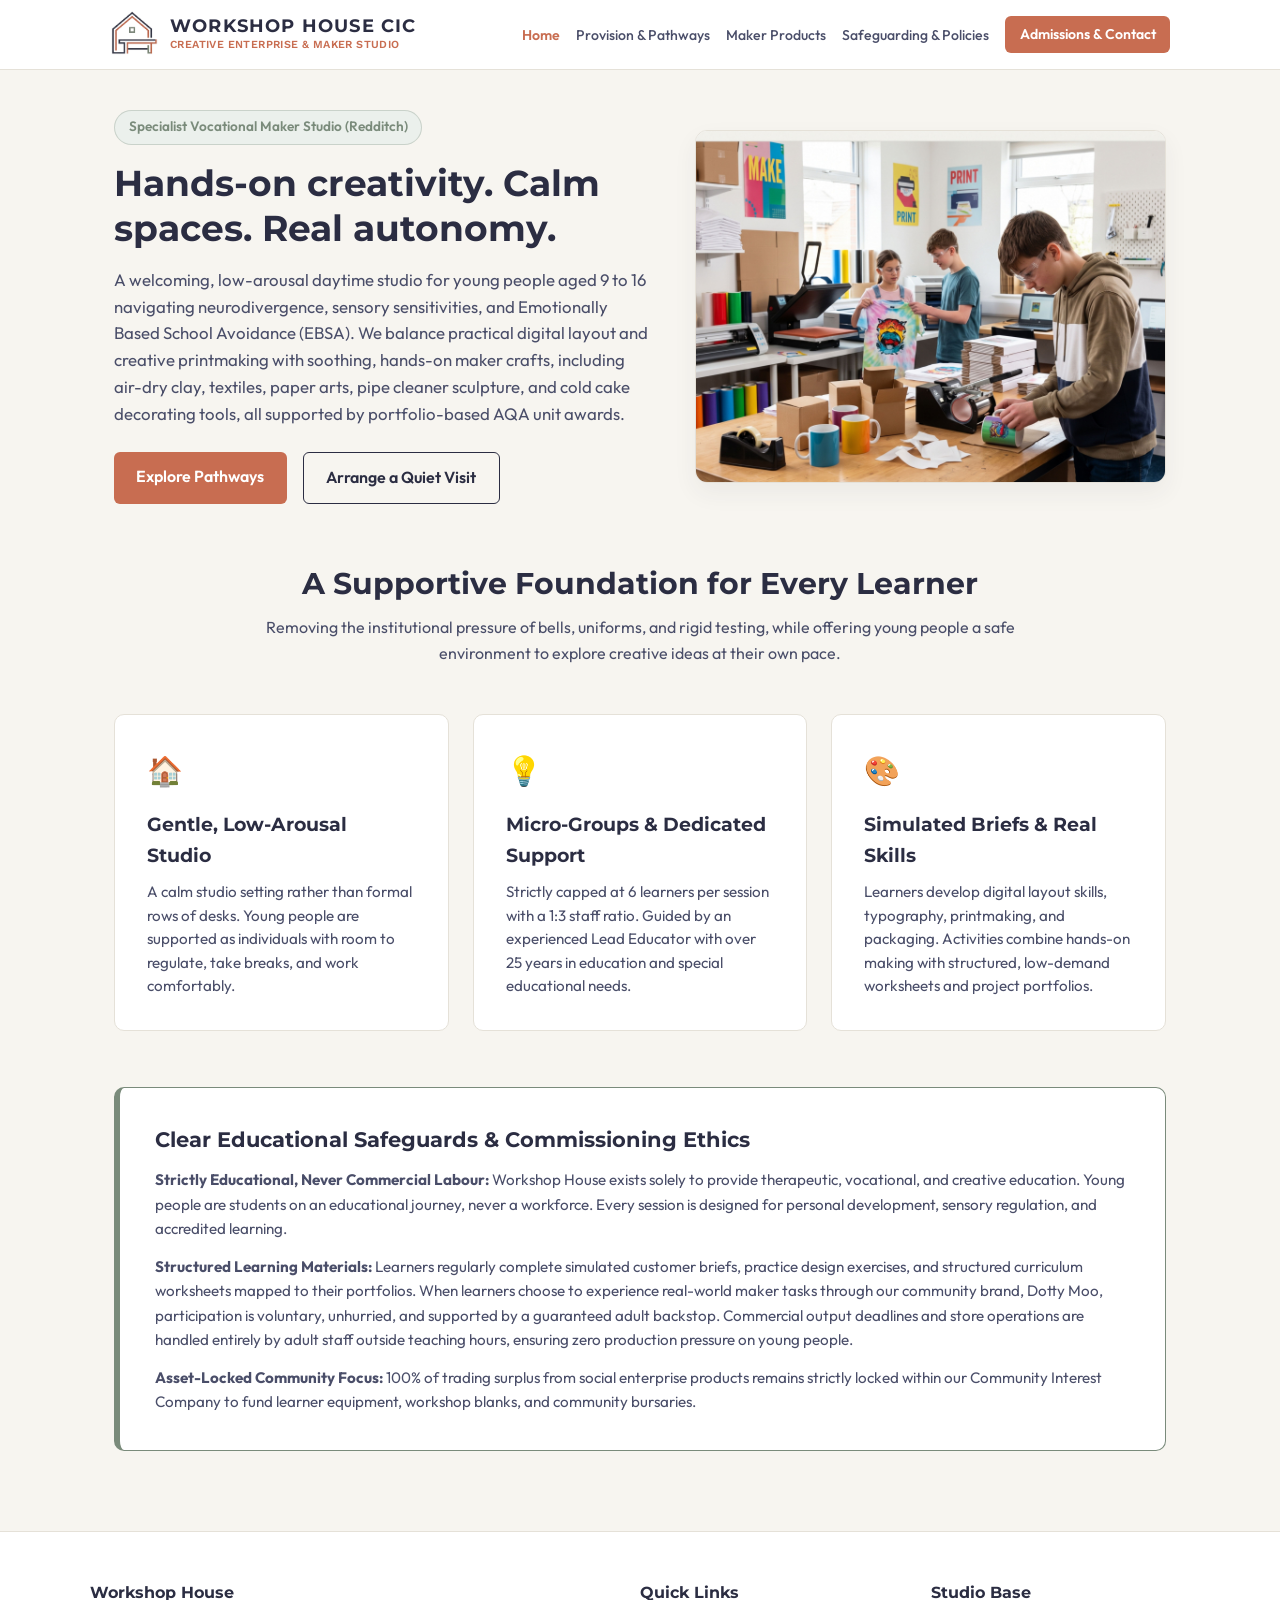
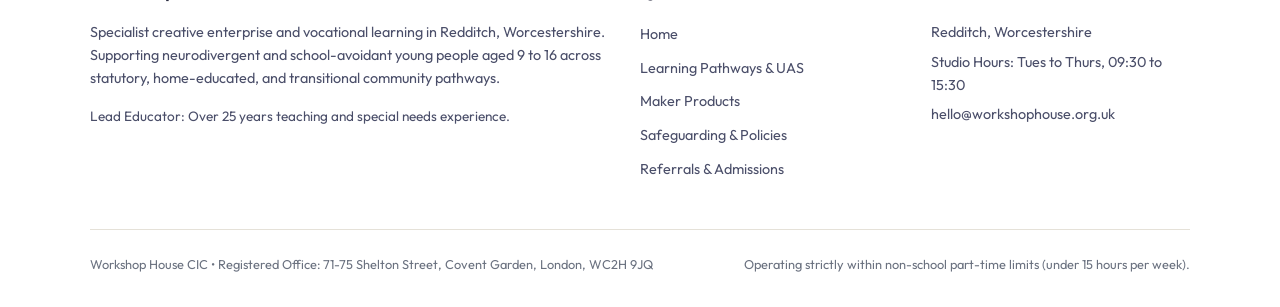
==== index.html @ ecbb874c "Update index.html" ====
<!DOCTYPE html>
<html lang="en">
<head>
  <meta charset="UTF-8">
  <meta name="viewport" content="width=device-width, initial-scale=1.0">
  <title>Workshop House CIC | Creative Enterprise &amp; Maker Studio</title>
  <meta name="description" content="A calm, low-arousal creative maker studio in Redditch for neurodivergent and home-educated young people aged 9 to 16.">
  <link rel="preconnect" href="https://fonts.googleapis.com">
  <link rel="preconnect" href="https://fonts.gstatic.com" crossorigin>
  <link href="https://fonts.googleapis.com/css2?family=Montserrat:wght@600;700&family=Outfit:wght@400;500;600&family=Work+Sans:wght@400;500&display=swap" rel="stylesheet">
 <link rel="stylesheet" href="style.css">
</head>
<body>

<header>
    <div class="nav-container">
      <a href="index.html" class="brand" title="Workshop House Home">
        <img src="logo.jpg" alt="Workshop House Logo" class="brand-icon-img">
        <div class="brand-text">
          <h1>WORKSHOP HOUSE CIC</h1>
          <span>CREATIVE ENTERPRISE &amp; MAKER STUDIO</span>
        </div>
      </a>

      <!-- Pure CSS Hamburger Toggle -->
      <input type="checkbox" id="nav-toggle" class="nav-toggle-input">
      <label for="nav-toggle" class="menu-toggle" aria-label="Open Navigation Menu">
        <span></span>
        <span></span>
        <span></span>
      </label>

      <nav>
        <ul>
          <li><a href="index.html" class="active">Home</a></li>
          <li><a href="pathways.html">Provision &amp; Pathways</a></li>
          <li><a href="maker-products.html">Maker Products</a></li>
          <li><a href="safeguarding.html">Safeguarding &amp; Policies</a></li>
          <li><a href="contact.html" class="btn-nav">Admissions &amp; Contact</a></li>
        </ul>
      </nav>
    </div>
  </header>
  <main>
    <section class="hero">
      <div class="hero-content">
        <span class="hero-badge">Specialist Vocational Maker Studio (Redditch)</span>
        <h2>Hands-on creativity. Calm spaces. Real autonomy.</h2>
        <p>A welcoming, low-arousal daytime studio for young people aged 9 to 16 navigating neurodivergence, sensory sensitivities, and Emotionally Based School Avoidance (EBSA). We balance practical digital layout and creative printmaking with soothing, hands-on maker crafts, including air-dry clay, textiles, paper arts, pipe cleaner sculpture, and cold cake decorating tools, all supported by portfolio-based AQA unit awards.</p>
        <div class="hero-actions">
          <a href="pathways.html" class="btn-primary">Explore Pathways</a>
          <a href="contact.html" class="btn-secondary">Arrange a Quiet Visit</a>
        </div>
      </div>
      <div class="hero-image-wrap">
        <img src="hero-young-makers.jpg" alt="Younger children engaging happily and calmly with hands-on craft and design materials" onerror="this.src='https://images.unsplash.com/photo-1544717305-2782549b5136?auto=format&fit=crop&w=1000&q=80'">
      </div>
    </section>

    <section class="section">
      <div class="section-header">
        <h3>A Supportive Foundation for Every Learner</h3>
        <p>Removing the institutional pressure of bells, uniforms, and rigid testing, while offering young people a safe environment to explore creative ideas at their own pace.</p>
      </div>

      <div class="pillars-grid">
        <div class="card">
          <div class="card-icon">🏠</div>
          <h4>Gentle, Low-Arousal Studio</h4>
          <p>A calm studio setting rather than formal rows of desks. Young people are supported as individuals with room to regulate, take breaks, and work comfortably.</p>
        </div>
        <div class="card">
          <div class="card-icon">💡</div>
          <h4>Micro-Groups &amp; Dedicated Support</h4>
          <p>Strictly capped at 6 learners per session with a 1:3 staff ratio. Guided by an experienced Lead Educator with over 25 years in education and special educational needs.</p>
        </div>
        <div class="card">
          <div class="card-icon">🎨</div>
          <h4>Simulated Briefs &amp; Real Skills</h4>
          <p>Learners develop digital layout skills, typography, printmaking, and packaging. Activities combine hands-on making with structured, low-demand worksheets and project portfolios.</p>
        </div>
      </div>

      <div class="compliance-box">
        <h4>Clear Educational Safeguards &amp; Commissioning Ethics</h4>
        <p><strong>Strictly Educational, Never Commercial Labour:</strong> Workshop House exists solely to provide therapeutic, vocational, and creative education. Young people are students on an educational journey, never a workforce. Every session is designed for personal development, sensory regulation, and accredited learning.</p>
        <p><strong>Structured Learning Materials:</strong> Learners regularly complete simulated customer briefs, practice design exercises, and structured curriculum worksheets mapped to their portfolios. When learners choose to experience real-world maker tasks through our community brand, Dotty Moo, participation is voluntary, unhurried, and supported by a guaranteed adult backstop. Commercial output deadlines and store operations are handled entirely by adult staff outside teaching hours, ensuring zero production pressure on young people.</p>
        <p><strong>Asset-Locked Community Focus:</strong> 100% of trading surplus from social enterprise products remains strictly locked within our Community Interest Company to fund learner equipment, workshop blanks, and community bursaries.</p>
      </div>
    </section>
  </main>

<footer id="site-footer"></footer>
  <script>
    fetch('footer.html')
      .then(response => response.text())
      .then(data => document.getElementById('site-footer').innerHTML = data);
  </script>

</body>
</html>
---- style.css ----
/* ==========================================================================
   WORKSHOP HOUSE MASTER STYLESHEET
   ========================================================================== */

:root {
  --bg: #F7F5F0;
  --card-bg: #FFFFFF;
  --slate: #2B2D42;
  --slate-light: #4A4E69;
  --terracotta: #C86D51;
  --sage: #7A8B7B;
  --sage-light: #EBF0EC;
  --border: #E5E1D8;
}

* {
  box-sizing: border-box;
  margin: 0;
  padding: 0;
}

body {
  font-family: 'Outfit', -apple-system, BlinkMacSystemFont, sans-serif;
  background-color: var(--bg);
  color: var(--slate);
  line-height: 1.6;
}

/* --- HEADER & DESKTOP NAVIGATION --- */
header {
  background: #FFFFFF;
  border-bottom: 1px solid var(--border);
  position: sticky;
  top: 0;
  z-index: 100;
}

.nav-container {
  max-width: 1100px;
  margin: 0 auto;
  padding: 0.65rem 1.25rem;
  display: flex;
  justify-content: space-between;
  align-items: center;
  gap: 1rem;
}

.brand {
  display: flex;
  align-items: center;
  gap: 0.75rem;
  text-decoration: none;
  flex-shrink: 0;
}

.brand-icon-img {
  height: 48px;
  width: auto;
  max-width: 180px;
  object-fit: contain;
  display: block;
  flex-shrink: 0;
}

.brand-text {
  display: flex;
  flex-direction: column;
}

.brand-text h1 {
  font-family: 'Montserrat', sans-serif;
  font-size: 1.15rem;
  font-weight: 700;
  letter-spacing: 1.2px;
  line-height: 1.1;
  color: var(--slate);
}

.brand-text span {
  font-family: 'Work Sans', sans-serif;
  font-size: 0.68rem;
  color: var(--terracotta);
  font-weight: 600;
  letter-spacing: 0.4px;
  text-transform: uppercase;
}

/* Hide mobile toggle on desktop */
.nav-toggle-input,
.menu-toggle {
  display: none;
}

nav ul {
  display: flex;
  list-style: none;
  gap: 1rem;
  align-items: center;
}

nav a {
  text-decoration: none;
  color: var(--slate-light);
  font-weight: 500;
  font-size: 0.88rem;
  white-space: nowrap;
  transition: color 0.2s;
}

nav a:hover,
nav a.active {
  color: var(--terracotta);
  font-weight: 600;
}

.btn-nav {
  background-color: var(--terracotta);
  color: #FFFFFF !important;
  padding: 0.45rem 0.9rem;
  border-radius: 6px;
  font-weight: 600 !important;
  font-size: 0.88rem;
  white-space: nowrap;
  display: inline-block;
}

.btn-nav:hover {
  background-color: #B45B40;
}

/* --- HERO SECTION (HOME) --- */
.hero {
  max-width: 1100px;
  margin: 2.5rem auto;
  padding: 0 1.5rem;
  display: grid;
  grid-template-columns: 1.15fr 1fr;
  gap: 2.5rem;
  align-items: center;
}

.hero-badge {
  display: inline-block;
  background: var(--sage-light);
  color: var(--sage);
  font-size: 0.85rem;
  font-weight: 600;
  padding: 0.35rem 0.85rem;
  border-radius: 30px;
  margin-bottom: 1rem;
  border: 1px solid rgba(122, 139, 123, 0.3);
}

.hero h2 {
  font-family: 'Montserrat', sans-serif;
  font-size: 2.25rem;
  line-height: 1.25;
  margin-bottom: 1rem;
  color: var(--slate);
}

.hero p {
  font-size: 1.05rem;
  color: var(--slate-light);
  margin-bottom: 1.5rem;
}

.hero-actions {
  display: flex;
  gap: 1rem;
  flex-wrap: wrap;
}

.btn-primary {
  background: var(--terracotta);
  color: #FFFFFF;
  text-decoration: none;
  padding: 0.75rem 1.4rem;
  border-radius: 6px;
  font-weight: 600;
  display: inline-block;
}

.btn-secondary {
  background: transparent;
  color: var(--slate);
  border: 1.5px solid var(--slate);
  text-decoration: none;
  padding: 0.75rem 1.4rem;
  border-radius: 6px;
  font-weight: 600;
  display: inline-block;
}

.hero-image-wrap {
  border-radius: 12px;
  overflow: hidden;
  border: 1px solid var(--border);
  box-shadow: 0 10px 25px rgba(43, 45, 66, 0.06);
  background: #FFFFFF;
  aspect-ratio: 4 / 3;
}

.hero-image-wrap img {
  width: 100%;
  height: 100%;
  object-fit: cover;
  display: block;
}

/* --- STANDARD CONTAINERS & HEADINGS --- */
.container,
.section {
  max-width: 1100px;
  margin: 3.5rem auto;
  padding: 0 1.5rem;
}

.page-title {
  margin-bottom: 2.5rem;
}

.page-title h2 {
  font-family: 'Montserrat', sans-serif;
  font-size: 2.2rem;
  margin-bottom: 0.5rem;
}

.page-title p {
  color: var(--slate-light);
  font-size: 1.1rem;
  max-width: 1000px;
}

.section-header {
  text-align: center;
  max-width: 760px;
  margin: 0 auto 3rem auto;
}

.section-header h3 {
  font-family: 'Montserrat', sans-serif;
  font-size: 1.85rem;
  margin-bottom: 0.5rem;
}

.section-header p {
  color: var(--slate-light);
}

/* --- CARDS & GRIDS --- */
.pillars-grid {
  display: grid;
  grid-template-columns: repeat(auto-fit, minmax(300px, 1fr));
  gap: 1.5rem;
}

.card {
  background: var(--card-bg);
  border: 1px solid var(--border);
  border-radius: 10px;
  padding: 2rem;
  transition: transform 0.2s, box-shadow 0.2s;
}

.card:hover {
  transform: translateY(-4px);
  box-shadow: 0 12px 24px rgba(43, 45, 66, 0.06);
}

.card-icon {
  font-size: 1.8rem;
  margin-bottom: 1rem;
  display: inline-block;
}

.card h4 {
  font-family: 'Montserrat', sans-serif;
  font-size: 1.2rem;
  margin-bottom: 0.6rem;
  color: var(--slate);
}

.card p {
  color: var(--slate-light);
  font-size: 0.95rem;
  line-height: 1.55;
}

.compliance-box {
  background: #FFFFFF;
  border: 1.5px solid var(--sage);
  border-left: 6px solid var(--sage);
  border-radius: 10px;
  padding: 2.2rem;
  margin: 3.5rem 0;
}

.compliance-box h4 {
  font-family: 'Montserrat', sans-serif;
  font-size: 1.3rem;
  color: var(--slate);
  margin-bottom: 0.75rem;
}

.compliance-box p {
  color: var(--slate-light);
  font-size: 0.95rem;
  margin-bottom: 0.85rem;
  line-height: 1.6;
}

.compliance-box p:last-child {
  margin-bottom: 0;
}

/* --- PATHWAYS & TIMETABLE --- */
.pathways-grid {
  display: grid;
  grid-template-columns: 1fr 1fr;
  gap: 2rem;
  margin-bottom: 3.5rem;
}

.pathway-card {
  background: #FFFFFF;
  border: 1px solid var(--border);
  border-radius: 10px;
  padding: 2rem;
  border-top: 4px solid var(--terracotta);
}

.pathway-card.sage-top {
  border-top: 4px solid var(--sage);
}

.pathway-card h3 {
  font-family: 'Montserrat', sans-serif;
  font-size: 1.35rem;
  margin-bottom: 0.5rem;
}

.pathway-badge {
  display: inline-block;
  font-size: 0.8rem;
  font-weight: 600;
  padding: 0.2rem 0.6rem;
  border-radius: 4px;
  margin-bottom: 1rem;
  background: var(--bg);
  color: var(--slate-light);
}

.pathway-card ul {
  margin-top: 1rem;
  padding-left: 1.2rem;
  color: var(--slate-light);
  font-size: 0.95rem;
}

.pathway-card li {
  margin-bottom: 0.4rem;
}

.schedule-box {
  background: #FFFFFF;
  border: 1px solid var(--border);
  border-radius: 10px;
  padding: 2.5rem;
  margin-bottom: 3.5rem;
}

.schedule-box h3 {
  font-family: 'Montserrat', sans-serif;
  font-size: 1.5rem;
  margin-bottom: 1rem;
}

table {
  width: 100%;
  border-collapse: collapse;
  margin-top: 1rem;
}

th, td {
  padding: 0.85rem 1rem;
  text-align: left;
  border-bottom: 1px solid var(--border);
  font-size: 0.95rem;
}

th {
  font-family: 'Montserrat', sans-serif;
  background: var(--bg);
  color: var(--slate);
}

tr:last-child td {
  border-bottom: none;
}

.aqa-grid {
  display: grid;
  grid-template-columns: repeat(auto-fit, minmax(240px, 1fr));
  gap: 1rem;
  margin-top: 1.5rem;
}

.aqa-pill {
  background: #FFFFFF;
  border: 1px solid var(--border);
  padding: 1rem;
  border-radius: 8px;
}

.aqa-code {
  font-family: 'Work Sans', sans-serif;
  font-weight: 600;
  font-size: 0.8rem;
  color: var(--terracotta);
  display: block;
  margin-bottom: 0.25rem;
}

.aqa-title {
  font-weight: 600;
  font-size: 0.9rem;
  color: var(--slate);
}

/* --- SAFEGUARDING --- */
.dsl-card {
  background: #FFFFFF;
  border: 1px solid var(--border);
  border-left: 5px solid var(--terracotta);
  border-radius: 10px;
  padding: 2rem;
  margin-bottom: 2.5rem;
}

.dsl-card h3 {
  font-family: 'Montserrat', sans-serif;
  font-size: 1.35rem;
  margin-bottom: 0.5rem;
}

.contact-details-grid {
  display: grid;
  grid-template-columns: repeat(auto-fit, minmax(220px, 1fr));
  gap: 1rem;
  margin-top: 1rem;
}

.contact-item {
  background: var(--bg);
  padding: 0.8rem 1rem;
  border-radius: 6px;
  font-size: 0.9rem;
}

.contact-item span {
  display: block;
  font-size: 0.75rem;
  font-weight: 600;
  color: var(--terracotta);
  text-transform: uppercase;
}

.directory-table {
  width: 100%;
  border-collapse: collapse;
  background: #FFFFFF;
  border-radius: 10px;
  overflow: hidden;
  border: 1px solid var(--border);
  margin-bottom: 3rem;
}

.policy-downloads {
  display: grid;
  grid-template-columns: repeat(auto-fit, minmax(260px, 1fr));
  gap: 1.2rem;
  margin-top: 1.5rem;
}

.doc-link {
  background: #FFFFFF;
  border: 1px solid var(--border);
  padding: 1.2rem;
  border-radius: 8px;
  text-decoration: none;
  color: var(--slate);
  display: flex;
  align-items: center;
  gap: 1rem;
  transition: border-color 0.2s;
}

.doc-link:hover {
  border-color: var(--terracotta);
}

.doc-icon {
  font-size: 1.8rem;
}

.doc-info strong {
  font-size: 0.95rem;
  display: block;
}

.doc-info span {
  font-size: 0.8rem;
  color: #6B7280;
}

/* --- CONTACT & ONBOARDING --- */
.onboarding-steps {
  display: grid;
  grid-template-columns: repeat(auto-fit, minmax(220px, 1fr));
  gap: 1.5rem;
  margin-bottom: 3.5rem;
}

.step-box {
  background: #FFFFFF;
  border: 1px solid var(--border);
  border-radius: 8px;
  padding: 1.5rem;
}

.step-num {
  font-family: 'Montserrat', sans-serif;
  font-weight: 700;
  color: var(--terracotta);
  font-size: 1.4rem;
  margin-bottom: 0.5rem;
}

.step-box h4 {
  font-family: 'Montserrat', sans-serif;
  font-size: 1.05rem;
  margin-bottom: 0.5rem;
}

.step-box p {
  color: var(--slate-light);
  font-size: 0.88rem;
}

.contact-grid {
  display: grid;
  grid-template-columns: 1.2fr 1fr;
  gap: 2.5rem;
}

.form-card {
  background: #FFFFFF;
  border: 1px solid var(--border);
  border-radius: 10px;
  padding: 2rem;
}

.form-group {
  margin-bottom: 1.2rem;
}

label {
  display: block;
  font-size: 0.85rem;
  font-weight: 600;
  margin-bottom: 0.4rem;
  color: var(--slate);
}

input, select, textarea {
  width: 100%;
  padding: 0.75rem;
  border: 1px solid var(--border);
  border-radius: 6px;
  font-family: inherit;
  font-size: 0.95rem;
  background: var(--bg);
  color: var(--slate);
}

input:focus, select:focus, textarea:focus {
  outline: none;
  border-color: var(--terracotta);
  background: #FFFFFF;
}

.btn-submit {
  background: var(--terracotta);
  color: #FFFFFF;
  border: none;
  padding: 0.85rem 1.5rem;
  border-radius: 6px;
  font-weight: 600;
  font-size: 1rem;
  cursor: pointer;
  width: 100%;
}

.btn-submit:hover {
  background: #B45B40;
}

.info-card {
  background: #FFFFFF;
  border: 1px solid var(--border);
  border-radius: 10px;
  padding: 2rem;
  height: fit-content;
}

.info-card h4 {
  font-family: 'Montserrat', sans-serif;
  margin-bottom: 1rem;
  font-size: 1.2rem;
}

.info-card p {
  color: var(--slate-light);
  font-size: 0.92rem;
  margin-bottom: 1rem;
}

/* --- FOOTER --- */
footer {
  background: #FFFFFF;
  border-top: 1px solid var(--border);
  padding: 3rem 1.5rem 2rem 1.5rem;
  margin-top: 5rem;
}

.footer-grid {
  max-width: 1100px;
  margin: 0 auto 2.5rem auto;
  display: grid;
  grid-template-columns: 2fr 1fr 1fr;
  gap: 2rem;
}

.footer-col h5 {
  font-family: 'Montserrat', sans-serif;
  margin-bottom: 1rem;
  font-size: 1rem;
}

.footer-col ul {
  list-style: none;
}

.footer-col li {
  margin-bottom: 0.5rem;
}

.footer-col a {
  color: var(--slate-light);
  text-decoration: none;
  font-size: 0.9rem;
}

.footer-col a:hover {
  color: var(--terracotta);
}

.legal-bar {
  max-width: 1100px;
  margin: 0 auto;
  padding-top: 1.5rem;
  border-top: 1px solid var(--border);
  font-size: 0.8rem;
  color: #6B7280;
  display: flex;
  justify-content: space-between;
  flex-wrap: wrap;
  gap: 1rem;
}

/* --- RESPONSIVE MOBILE TWEAKS --- */
@media (max-width: 820px) {
  .nav-container {
    position: relative;
    padding: 0.75rem 1rem;
  }

  /* Force Hamburger Button to be Visible */
  .menu-toggle {
    display: flex !important;
    flex-direction: column;
    justify-content: space-between;
    width: 28px;
    height: 20px;
    cursor: pointer;
    z-index: 120;
    flex-shrink: 0;
  }

  /* High contrast lines for the hamburger icon */
  .menu-toggle span {
    display: block;
    height: 3px;
    width: 100%;
    background-color: #2B2D42 !important;
    border-radius: 2px;
    transition: all 0.3s ease;
  }

  /* Hide raw input completely offscreen */
  .nav-toggle-input {
    position: absolute;
    opacity: 0;
    pointer-events: none;
  }

  /* Mobile Dropdown Menu Container */
  nav {
    position: absolute;
    top: 100%;
    left: 0;
    right: 0;
    background: #FFFFFF;
    border-bottom: 2px solid var(--border);
    max-height: 0;
    overflow: hidden;
    transition: max-height 0.35s ease;
    box-shadow: 0 10px 20px rgba(43, 45, 66, 0.08);
    z-index: 110;
  }

  nav ul {
    flex-direction: column;
    align-items: stretch;
    padding: 1rem 1.5rem 1.5rem 1.5rem;
    gap: 0.5rem;
  }

  nav a {
    display: block;
    padding: 0.75rem 0;
    font-size: 1rem;
    border-bottom: 1px solid var(--bg);
    white-space: normal;
  }

  .btn-nav {
    text-align: center;
    margin-top: 0.5rem;
    padding: 0.75rem 1rem;
    width: 100%;
  }

  /* When checkbox is checked: slide the menu open */
  .nav-toggle-input:checked ~ nav {
    max-height: 420px;
  }

  /* Transform Hamburger into an "X" when open */
  .nav-toggle-input:checked ~ .menu-toggle span:nth-child(1) {
    transform: translateY(8.5px) rotate(45deg);
    background-color: var(--terracotta) !important;
  }
  .nav-toggle-input:checked ~ .menu-toggle span:nth-child(2) {
    opacity: 0;
  }
  .nav-toggle-input:checked ~ .menu-toggle span:nth-child(3) {
    transform: translateY(-8.5px) rotate(-45deg);
    background-color: var(--terracotta) !important;
  }

  /* Page Grid adjustments */
  .hero {
    grid-template-columns: 1fr;
  }
  .pathways-grid {
    grid-template-columns: 1fr;
  }
  .contact-grid {
    grid-template-columns: 1fr;
  }
  .footer-grid {
    grid-template-columns: 1fr;
  }
}
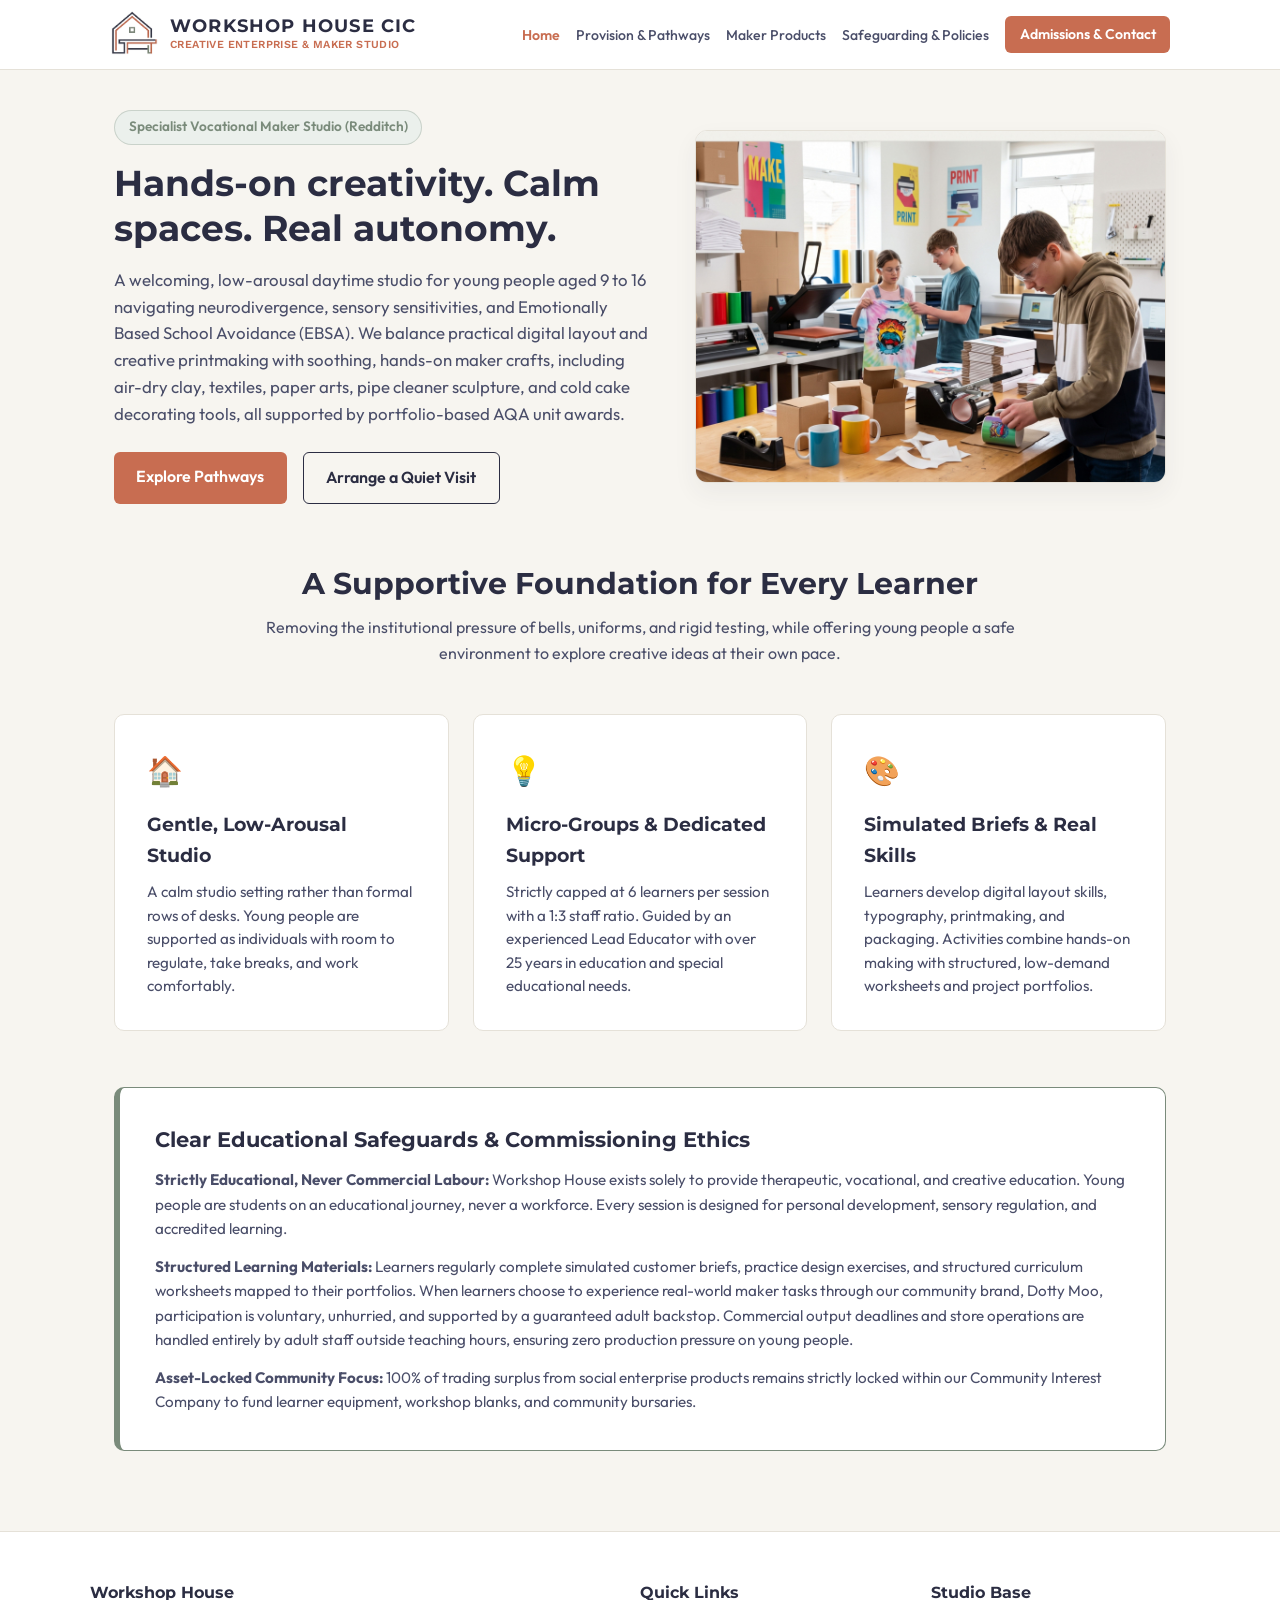
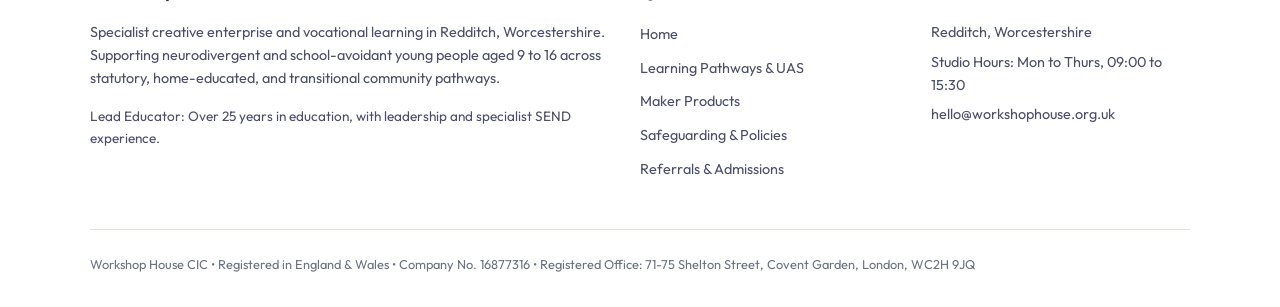
==== commit ff29f3cc: "Update index.html" ====
--- a/index.html
+++ b/index.html
@@ -9,6 +9,7 @@
   <link rel="preconnect" href="https://fonts.gstatic.com" crossorigin>
   <link href="https://fonts.googleapis.com/css2?family=Montserrat:wght@600;700&family=Outfit:wght@400;500;600&family=Work+Sans:wght@400;500&display=swap" rel="stylesheet">
  <link rel="stylesheet" href="style.css">
+  <link rel="icon" type="image/x-icon" href="favicon.ico">
 </head>
 <body>
 
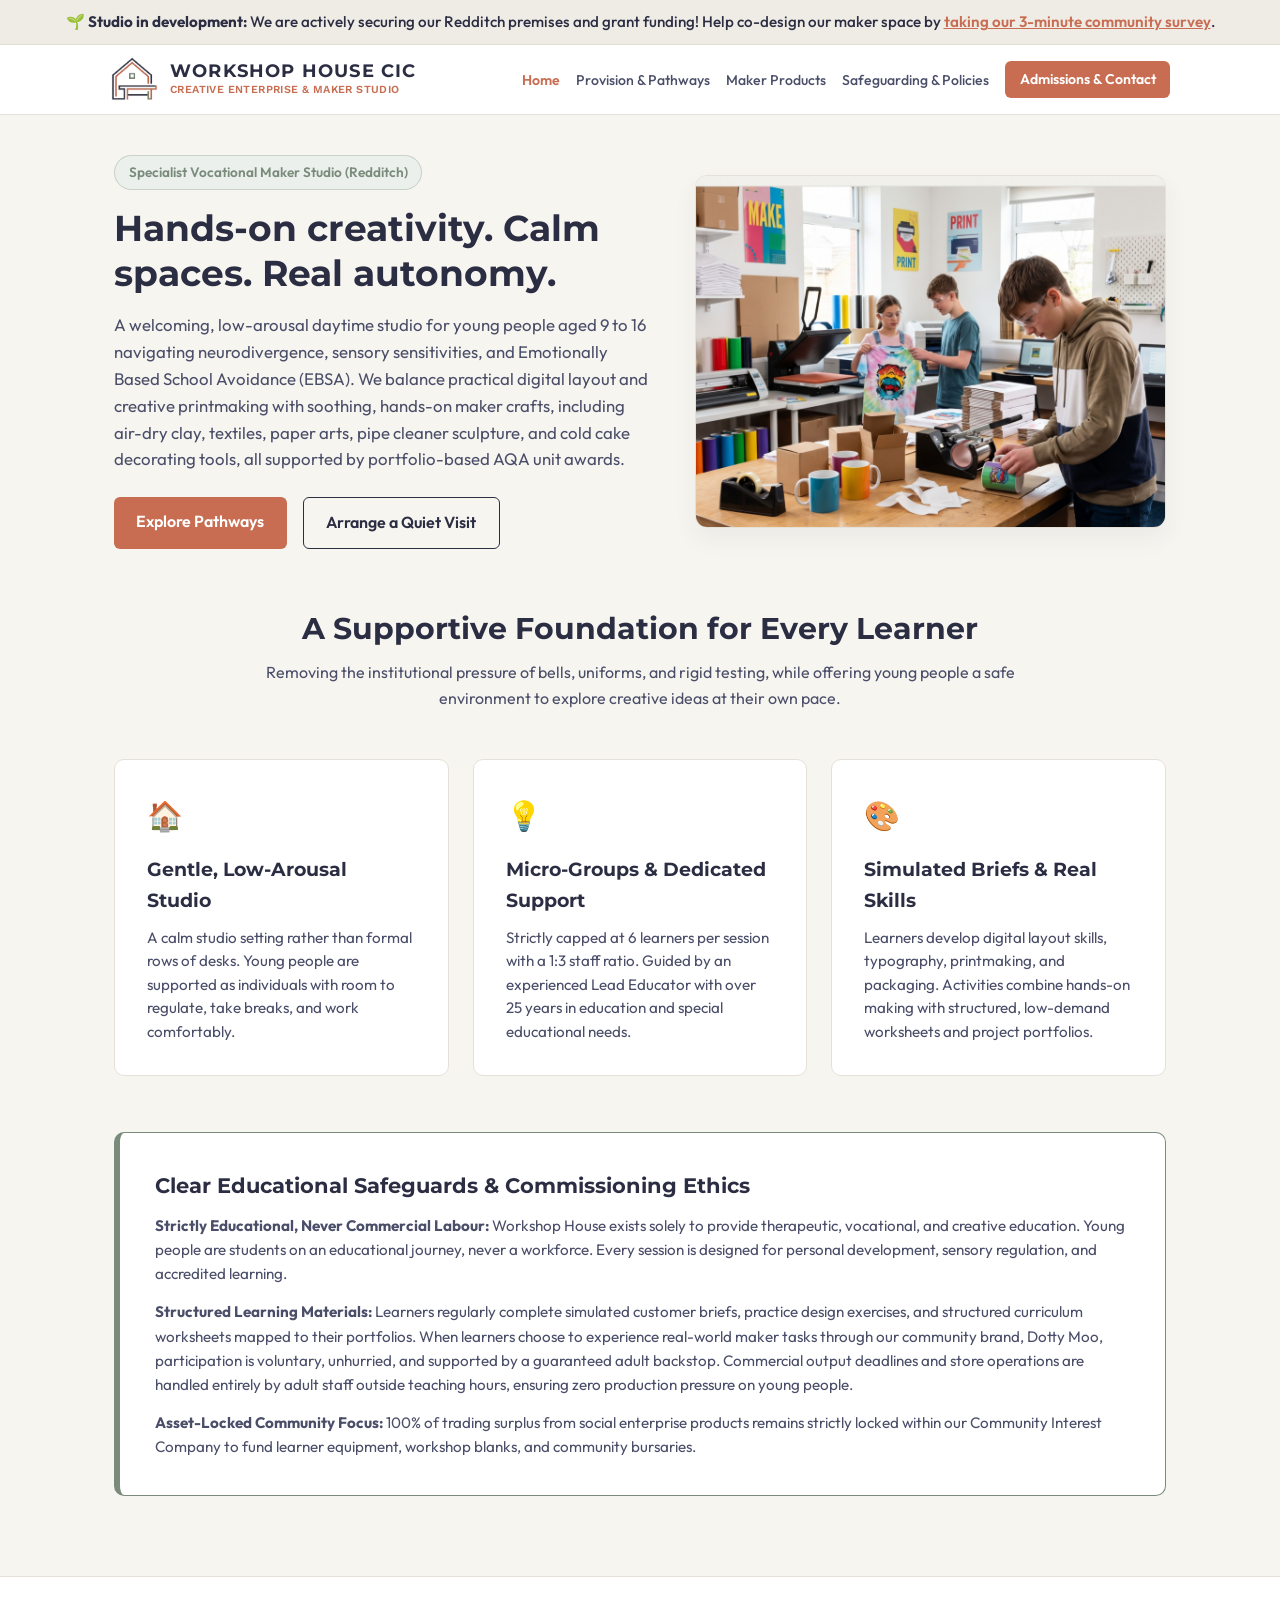
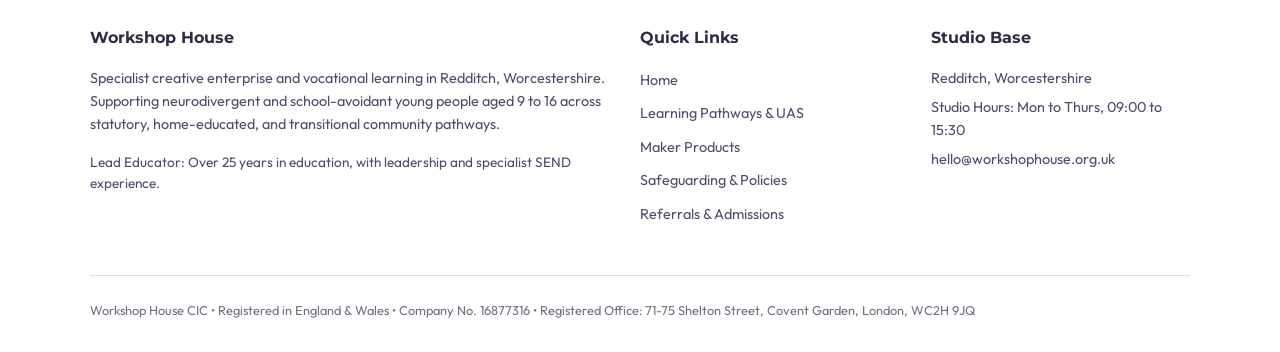
==== commit baeb96a7: "Update index.html" ====
--- a/index.html
+++ b/index.html
@@ -9,10 +9,13 @@
   <link rel="preconnect" href="https://fonts.gstatic.com" crossorigin>
   <link href="https://fonts.googleapis.com/css2?family=Montserrat:wght@600;700&family=Outfit:wght@400;500;600&family=Work+Sans:wght@400;500&display=swap" rel="stylesheet">
  <link rel="stylesheet" href="style.css">
-  <link rel="icon" type="image/x-icon" href="favicon.ico">
+<link rel="icon" type="image/png" href="favicon.png">
 </head>
 <body>
-
+<div style="background-color: #EFECE6; color: #2B2D42; text-align: center; padding: 10px 16px; font-size: 0.95rem; font-weight: 500; border-bottom: 1px solid #E2DED6;">
+  🌱 <strong>Studio in development:</strong> We are actively securing our Redditch premises and grant funding! 
+  Help co-design our maker space by <a href="https://forms.cloud.microsoft/r/ekdyvqJRi8" target="_blank" style="color: #C86D51; text-decoration: underline; font-weight: 600;">taking our 3-minute community survey</a>.
+</div>
 <header>
     <div class="nav-container">
       <a href="index.html" class="brand" title="Workshop House Home">
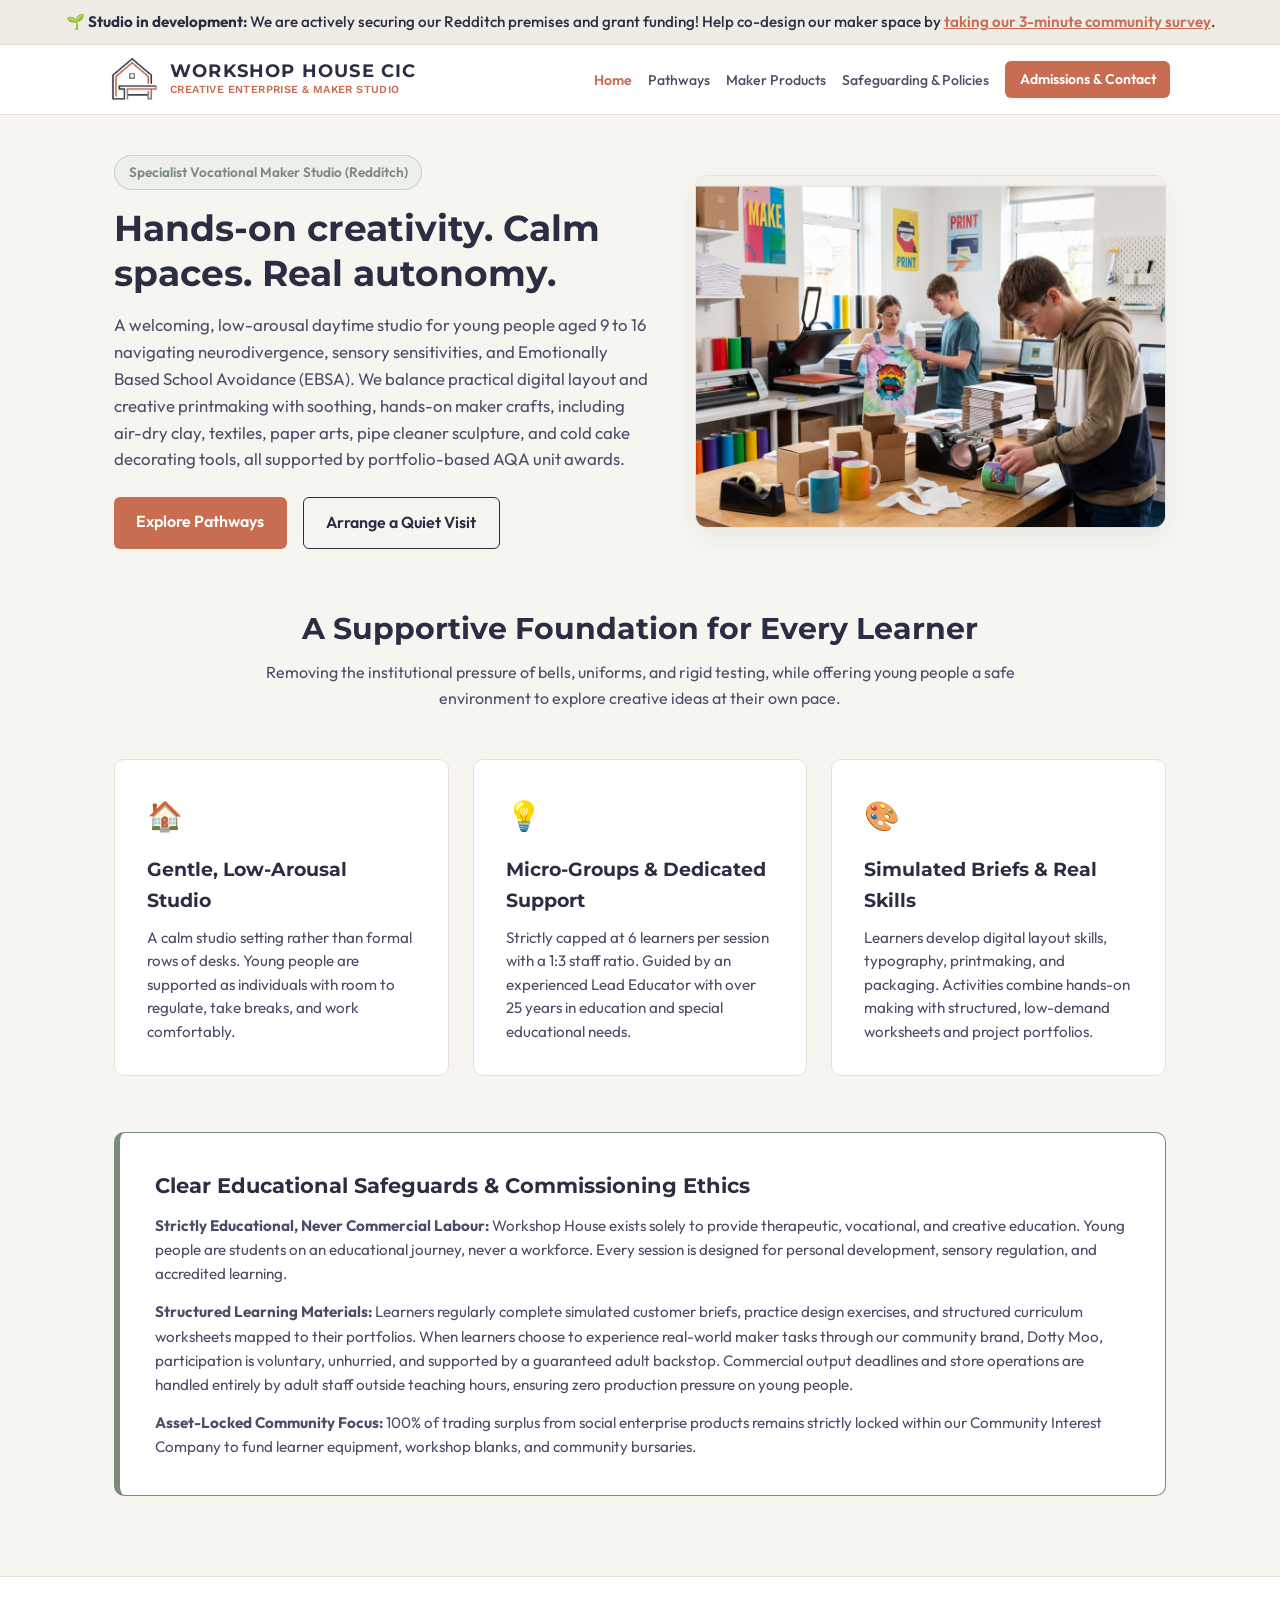
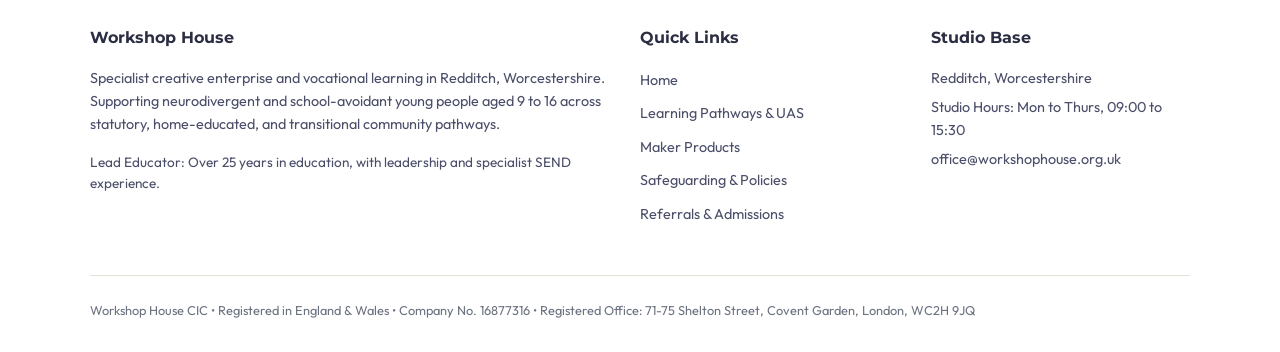
==== commit 0cef46b3: "Fix HTML encoding issues in index.html" ====
--- a/index.html
+++ b/index.html
@@ -37,7 +37,7 @@
       <nav>
         <ul>
           <li><a href="index.html" class="active">Home</a></li>
-          <li><a href="pathways.html">Provision &amp; Pathways</a></li>
+          <li><a href="pathways.html">Pathways</a></li>
           <li><a href="maker-products.html">Maker Products</a></li>
           <li><a href="safeguarding.html">Safeguarding &amp; Policies</a></li>
           <li><a href="contact.html" class="btn-nav">Admissions &amp; Contact</a></li>
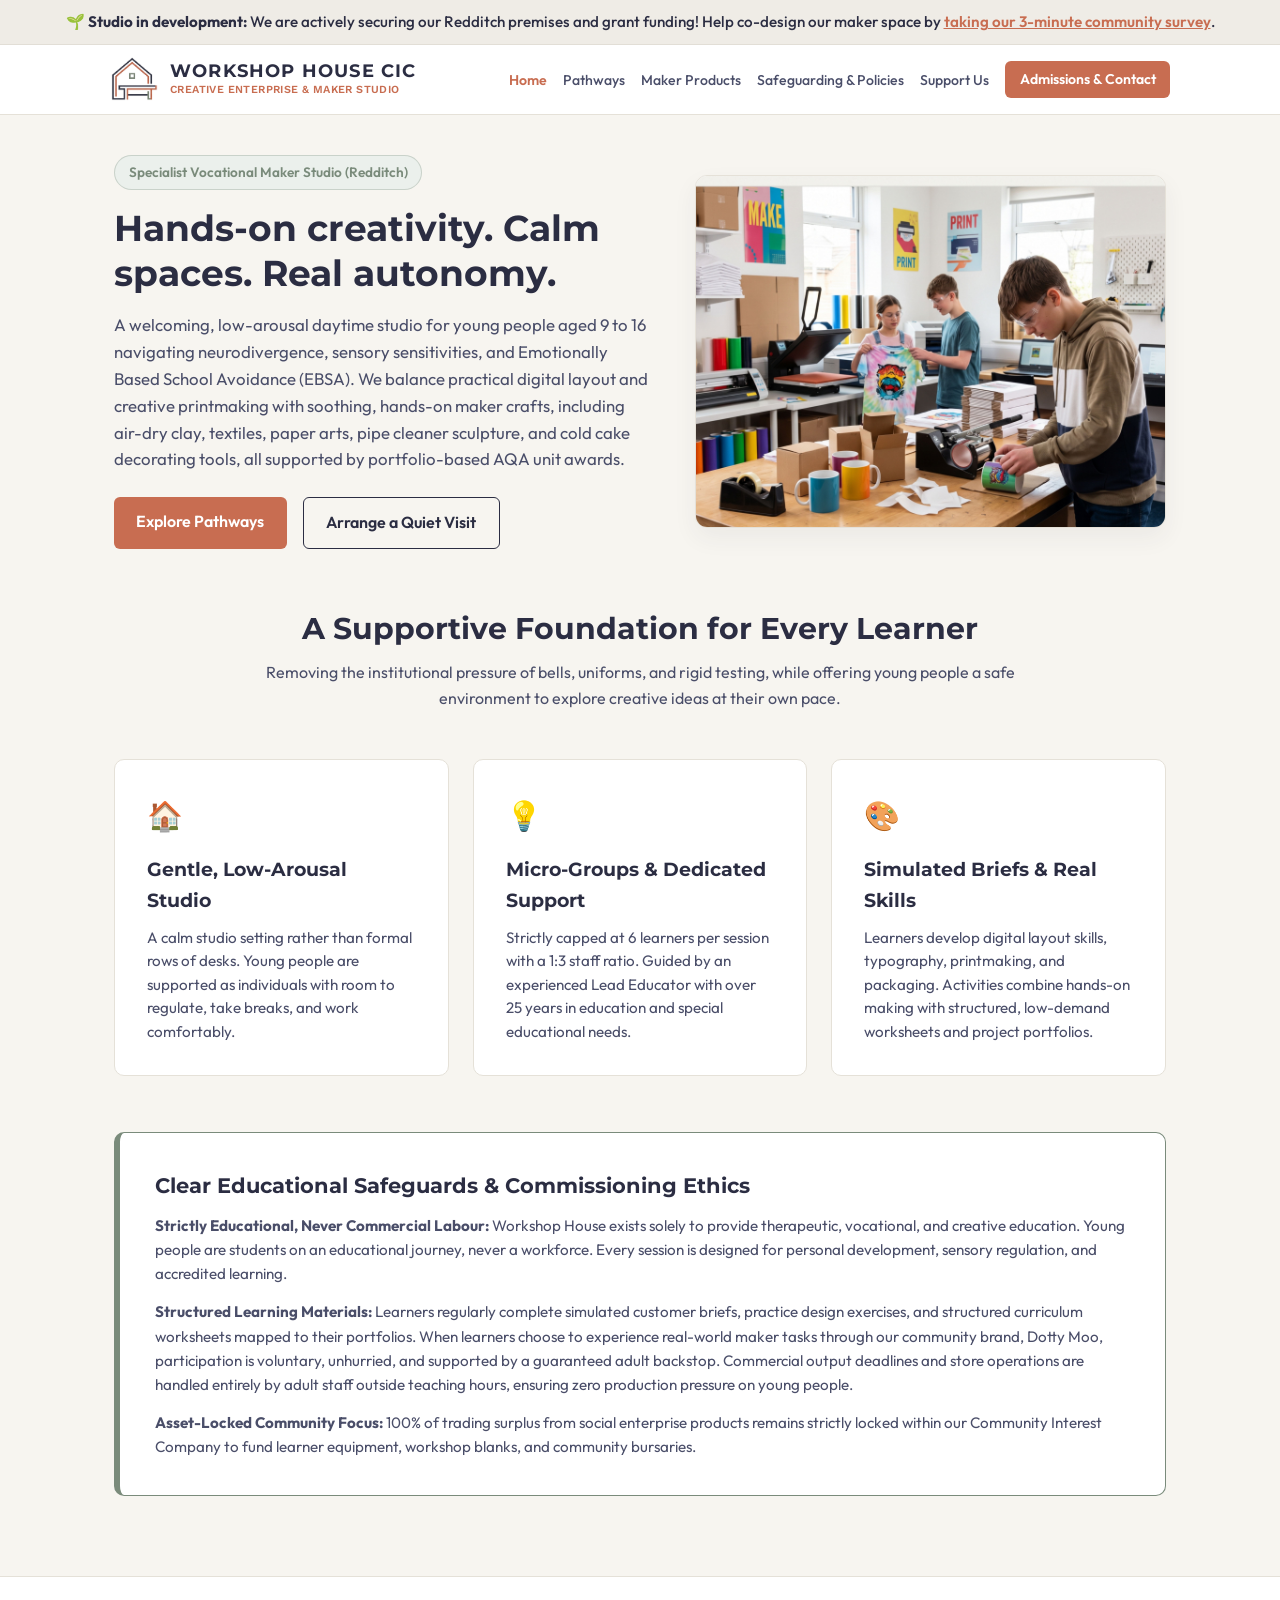
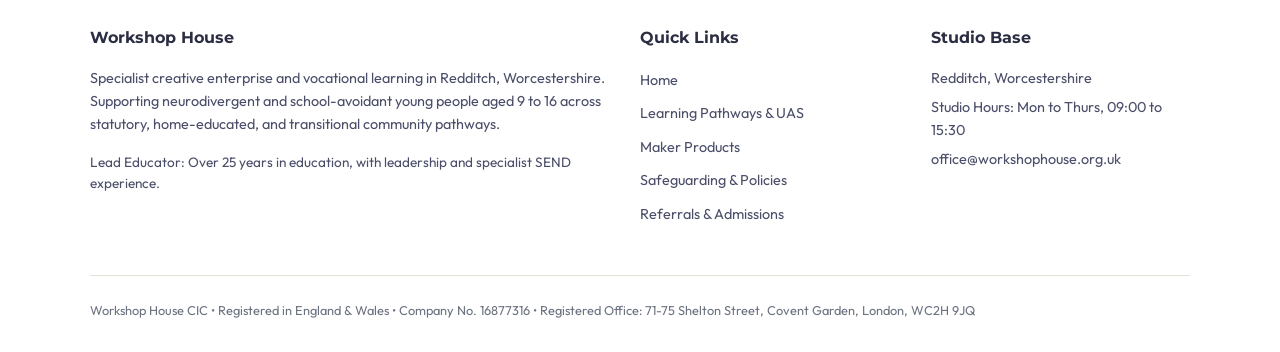
==== commit 3640b540: "Update index.html" ====
--- a/index.html
+++ b/index.html
@@ -40,6 +40,7 @@
           <li><a href="pathways.html">Pathways</a></li>
           <li><a href="maker-products.html">Maker Products</a></li>
           <li><a href="safeguarding.html">Safeguarding &amp; Policies</a></li>
+           <li><a href="support-us.html">Support Us</a></li>
           <li><a href="contact.html" class="btn-nav">Admissions &amp; Contact</a></li>
         </ul>
       </nav>
--- a/style.css
+++ b/style.css
@@ -784,3 +784,137 @@
     grid-template-columns: 1fr;
   }
 }
+/* =================================================================ators
+   SUPPORT US PAGE STYLING (GoFundMe & Tactile Maker Station)
+   ================================================================= */
+
+/* Container and Layout */
+.container {
+  max-width: 1040px;
+  margin: 0 auto;
+  padding: 2.5rem 1.5rem;
+}
+
+/* Page Specific Badge */
+.badge {
+  display: inline-block;
+  background-color: #E6EBE4;
+  color: var(--sage, #8A9A86);
+  font-size: 0.85rem;
+  font-weight: 600;
+  padding: 0.35rem 0.85rem;
+  border-radius: 999px;
+  margin-bottom: 1rem;
+  text-transform: uppercase;
+  letter-spacing: 0.05em;
+}
+
+/* Lead Intro Text */
+.lead-text {
+  font-size: 1.15rem;
+  color: var(--slate-light, #5C5E70);
+  max-width: 780px;
+  margin-bottom: 2.5rem;
+}
+
+/* Split Grid for Story & Action Card */
+.split-grid {
+  display: grid;
+  grid-template-columns: repeat(auto-fit, minmax(320px, 1fr));
+  gap: 2.5rem;
+  align-items: start;
+  margin-bottom: 3.5rem;
+}
+
+/* Content Card Box */
+.content-box {
+  background: #FFFFFF;
+  border: 1px solid var(--border-subtle, #E2DED6);
+  border-radius: 12px;
+  padding: 2rem;
+}
+
+/* Tiered Donation List */
+.tier-list {
+  list-style: none;
+  padding: 0;
+  margin: 1.5rem 0;
+}
+
+.tier-list li {
+  padding: 0.75rem 0;
+  border-bottom: 1px solid var(--border-subtle, #E2DED6);
+  display: flex;
+  align-items: baseline;
+  gap: 0.75rem;
+}
+
+.tier-list li:last-child {
+  border-bottom: none;
+}
+
+.tier-price {
+  font-weight: 700;
+  color: var(--terracotta, #C86D51);
+  min-width: 55px;
+}
+
+/* Materials / Equipment Grid */
+.materials-grid {
+  display: grid;
+  grid-template-columns: repeat(auto-fit, minmax(220px, 1fr));
+  gap: 1.25rem;
+  margin: 2rem 0;
+}
+
+.material-card {
+  background: #FFFFFF;
+  border: 1px solid var(--border-subtle, #E2DED6);
+  border-radius: 10px;
+  padding: 1.25rem;
+}
+
+.material-card h4 {
+  margin: 0 0 0.5rem 0;
+  font-family: 'Montserrat', sans-serif;
+  color: var(--slate, #2B2D42);
+  display: flex;
+  align-items: center;
+  gap: 0.5rem;
+}
+
+.material-card p {
+  margin: 0;
+  font-size: 0.95rem;
+  color: var(--slate-light, #5C5E70);
+}
+
+/* Crowdfund Action Button */
+.btn-crowdfund {
+  display: inline-block;
+  background-color: var(--terracotta, #C86D51);
+  color: #FFFFFF !important;
+  font-weight: 600;
+  font-size: 1.1rem;
+  padding: 0.9rem 1.8rem;
+  border-radius: 8px;
+  text-decoration: none;
+  text-align: center;
+  transition: opacity 0.2s ease;
+  width: 100%;
+  box-sizing: border-box;
+}
+
+.btn-crowdfund:hover {
+  opacity: 0.92;
+}
+
+/* Physical Drop-Off Callout */
+.donation-callout {
+  background-color: #F3F1EC;
+  border-left: 4px solid var(--terracotta, #C86D51);
+  padding: 1rem 1.25rem;
+  border-radius: 0 8px 8px 0;
+  margin-top: 1.5rem;
+  font-size: 0.95rem;
+}
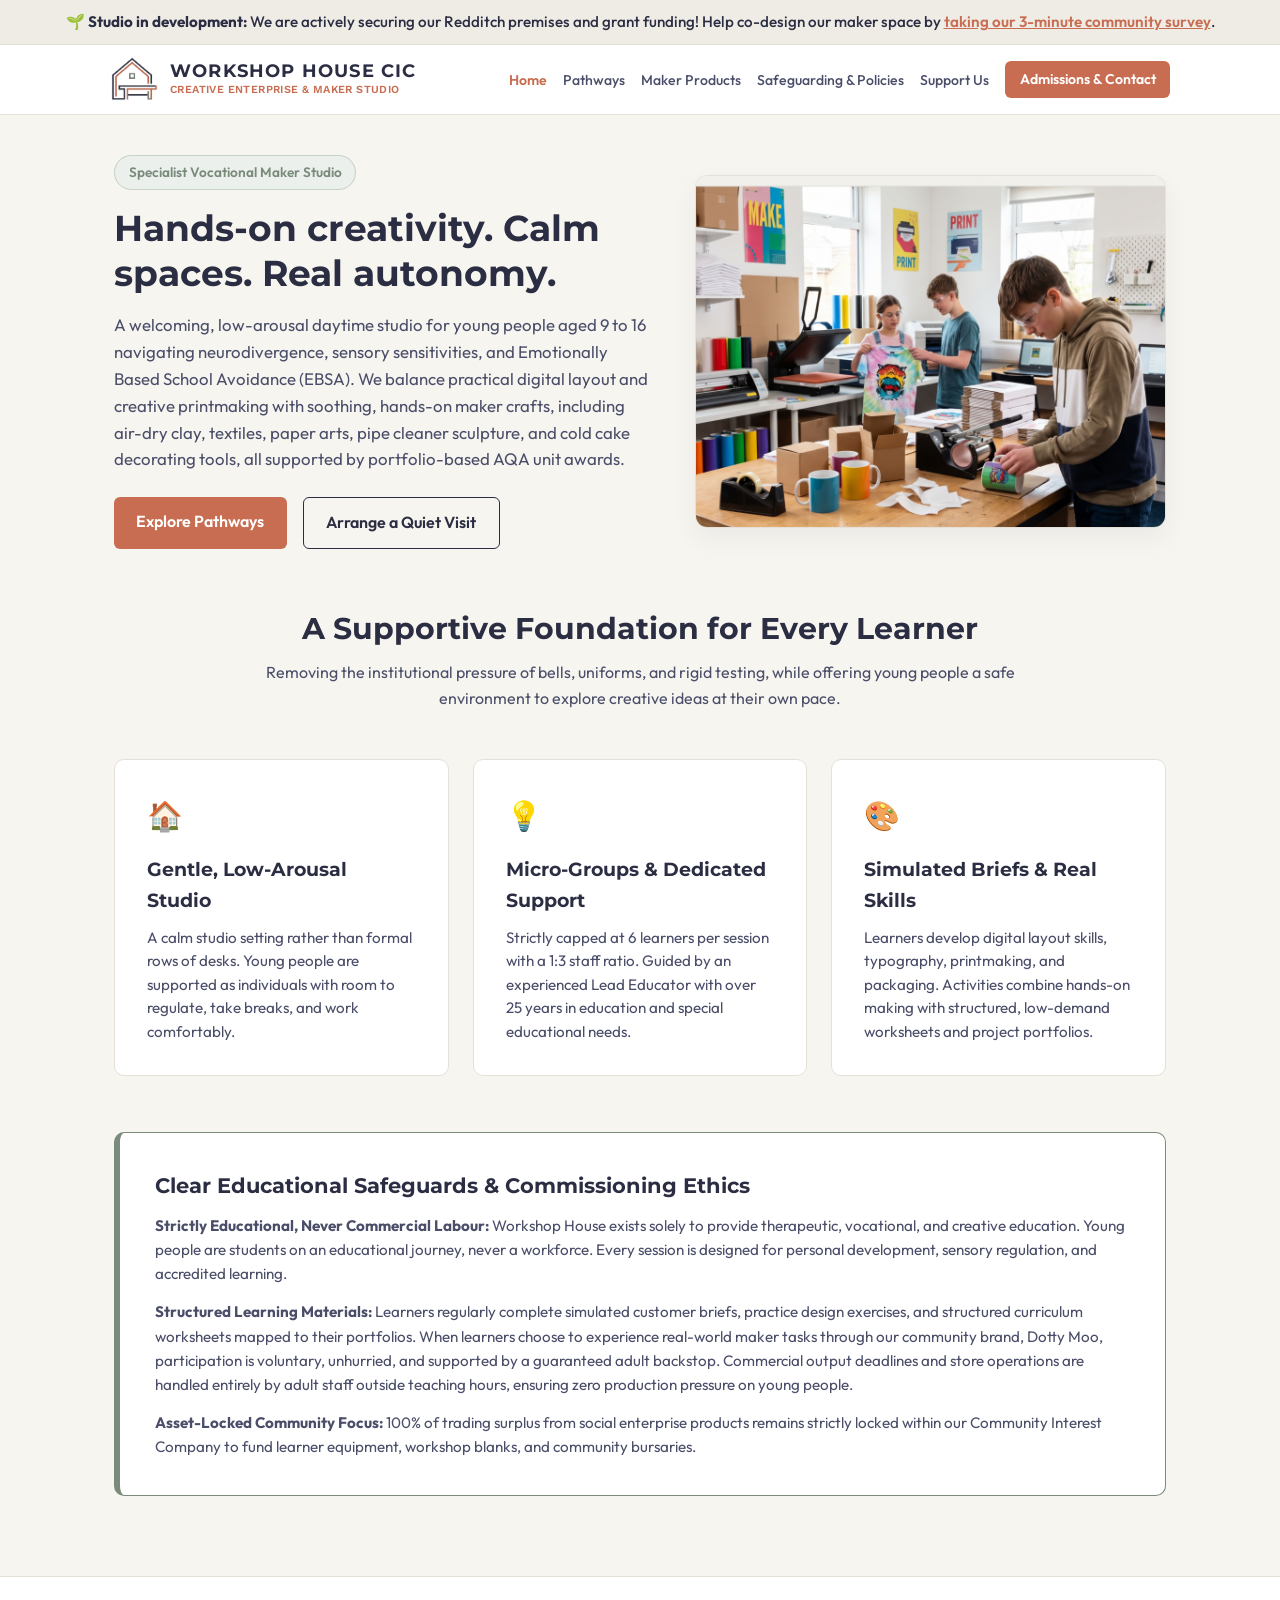
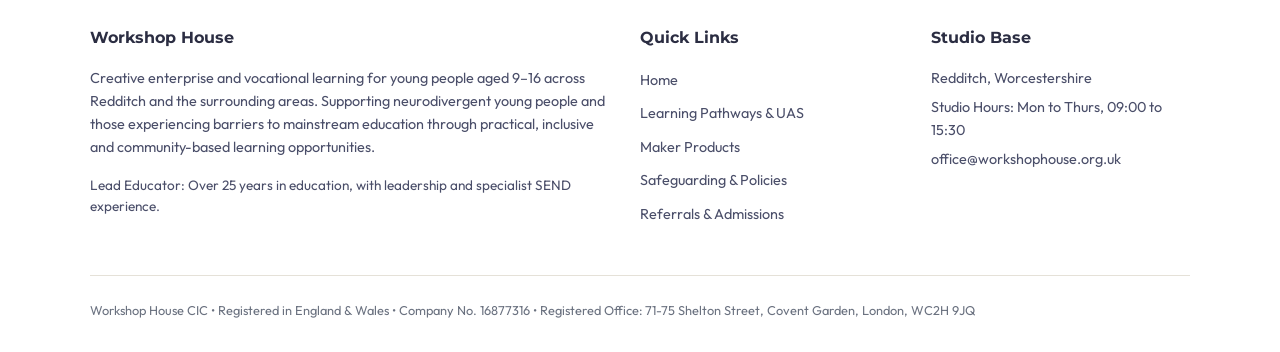
==== commit ccee1a88: "Update index.html" ====
--- a/index.html
+++ b/index.html
@@ -49,7 +49,7 @@
   <main>
     <section class="hero">
       <div class="hero-content">
-        <span class="hero-badge">Specialist Vocational Maker Studio (Redditch)</span>
+        <span class="hero-badge">Specialist Vocational Maker Studio</span>
         <h2>Hands-on creativity. Calm spaces. Real autonomy.</h2>
         <p>A welcoming, low-arousal daytime studio for young people aged 9 to 16 navigating neurodivergence, sensory sensitivities, and Emotionally Based School Avoidance (EBSA). We balance practical digital layout and creative printmaking with soothing, hands-on maker crafts, including air-dry clay, textiles, paper arts, pipe cleaner sculpture, and cold cake decorating tools, all supported by portfolio-based AQA unit awards.</p>
         <div class="hero-actions">
--- a/style.css
+++ b/style.css
@@ -918,3 +918,12 @@
   margin-top: 1.5rem;
   font-size: 0.95rem;
 }
+
+.split-grid p {
+  margin-bottom: 12px;
+  line-height: 1.6;
+}
+
+.split-grid p:last-of-type {
+  margin-bottom: 0;
+}
